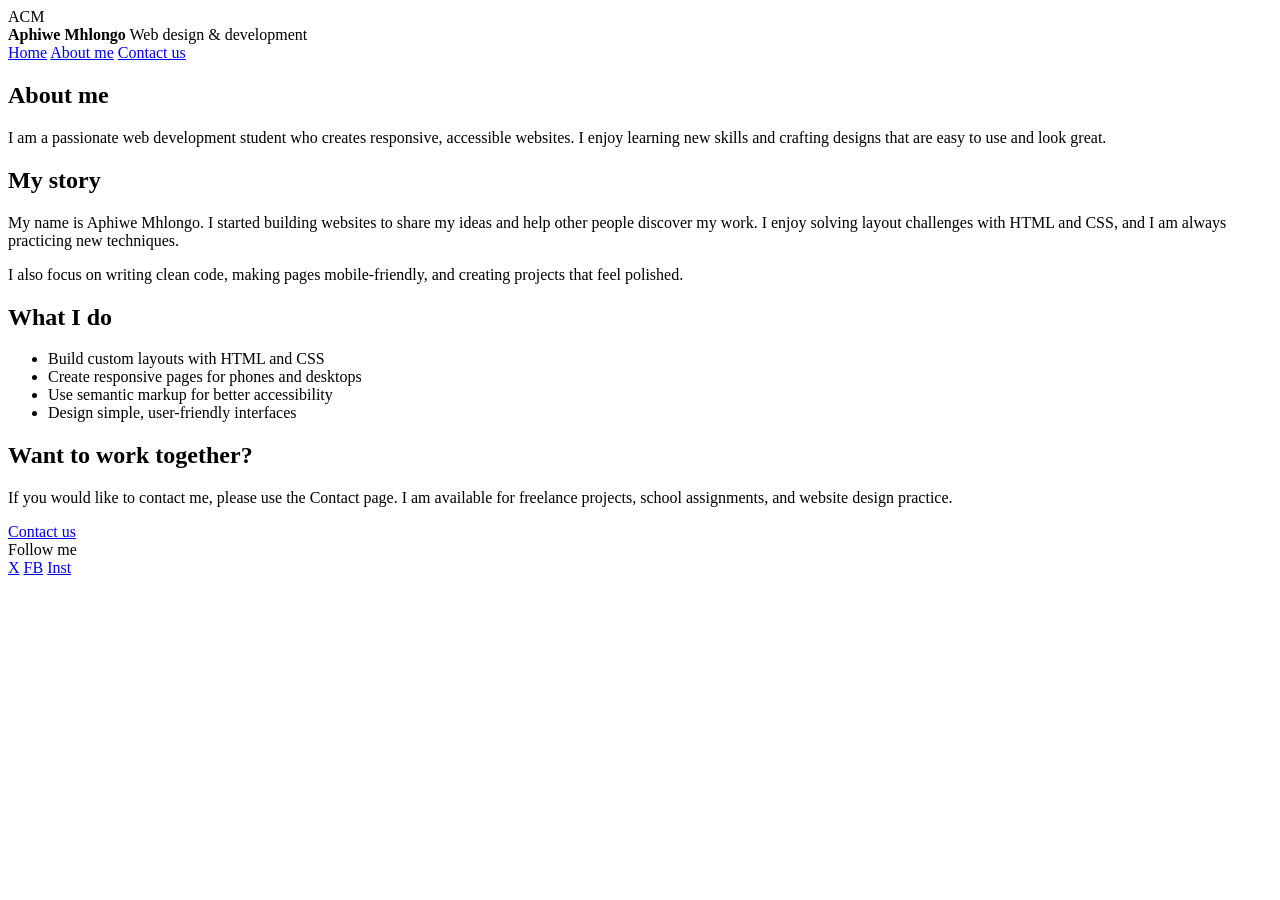
==== about.html @ 9ee66562 "Initial commit" ====
﻿<!DOCTYPE html>
<html lang="en">
<head>
    <meta charset="UTF-8">
    <meta name="viewport" content="width=device-width, initial-scale=1.0">
    <title>About | Portfolio</title>
</head>
<body>
    <header class="site-header">
        <div class="brand">
            <div class="logo">ACM</div>
            <div>
                <strong>Aphiwe Mhlongo</strong>
                <span class="brand-text">Web design & development</span>
            </div>
        </div>
        <nav>
            <a href="index.html">Home</a>
            <a href="about.html" class="active">About me</a>
            <a href="contact.html">Contact us</a>
        </nav>
    </header>

    <main class="page-about">
        <section class="about-hero">
            <h1>About me</h1>
            <p>I am a passionate web development student who creates responsive, accessible websites. I enjoy learning new skills and crafting designs that are easy to use and look great.</p>
        </section>

        <section class="about-details">
            <article>
                <h2>My story</h2>
                <p>My name is Aphiwe Mhlongo. I started building websites to share my ideas and help other people discover my work. I enjoy solving layout challenges with HTML and CSS, and I am always practicing new techniques.</p>
                <p>I also focus on writing clean code, making pages mobile-friendly, and creating projects that feel polished.</p>
            </article>
            <article>
                <h2>What I do</h2>
                <ul>
                    <li>Build custom layouts with HTML and CSS</li>
                    <li>Create responsive pages for phones and desktops</li>
                    <li>Use semantic markup for better accessibility</li>
                    <li>Design simple, user-friendly interfaces</li>
                </ul>
            </article>
        </section>

        <section class="about-contact-card">
            <h2>Want to work together?</h2>
            <p>If you would like to contact me, please use the Contact page. I am available for freelance projects, school assignments, and website design practice.</p>
            <a class="button" href="contact.html">Contact us</a>
        </section>
    </main>

    <footer class="site-footer">
        <span>Follow me</span>
        <div class="social-links">
            <a href="#" aria-label="https://x.com/cebomhlong?s=21">X</a>
            <a href="#" aria-label="https://www.facebook.com/share/1DBheZkQre/?mibextid=wwXIfr">FB</a>
            <a href="#" aria-label="https://www.instagram.com/cebo_mhlong?igsh=MXZ6YnZ0dDdiN2RrdA%3D%3D&utm_source=qr">Inst</a>
        </div>
    </footer>
</body>
</html>
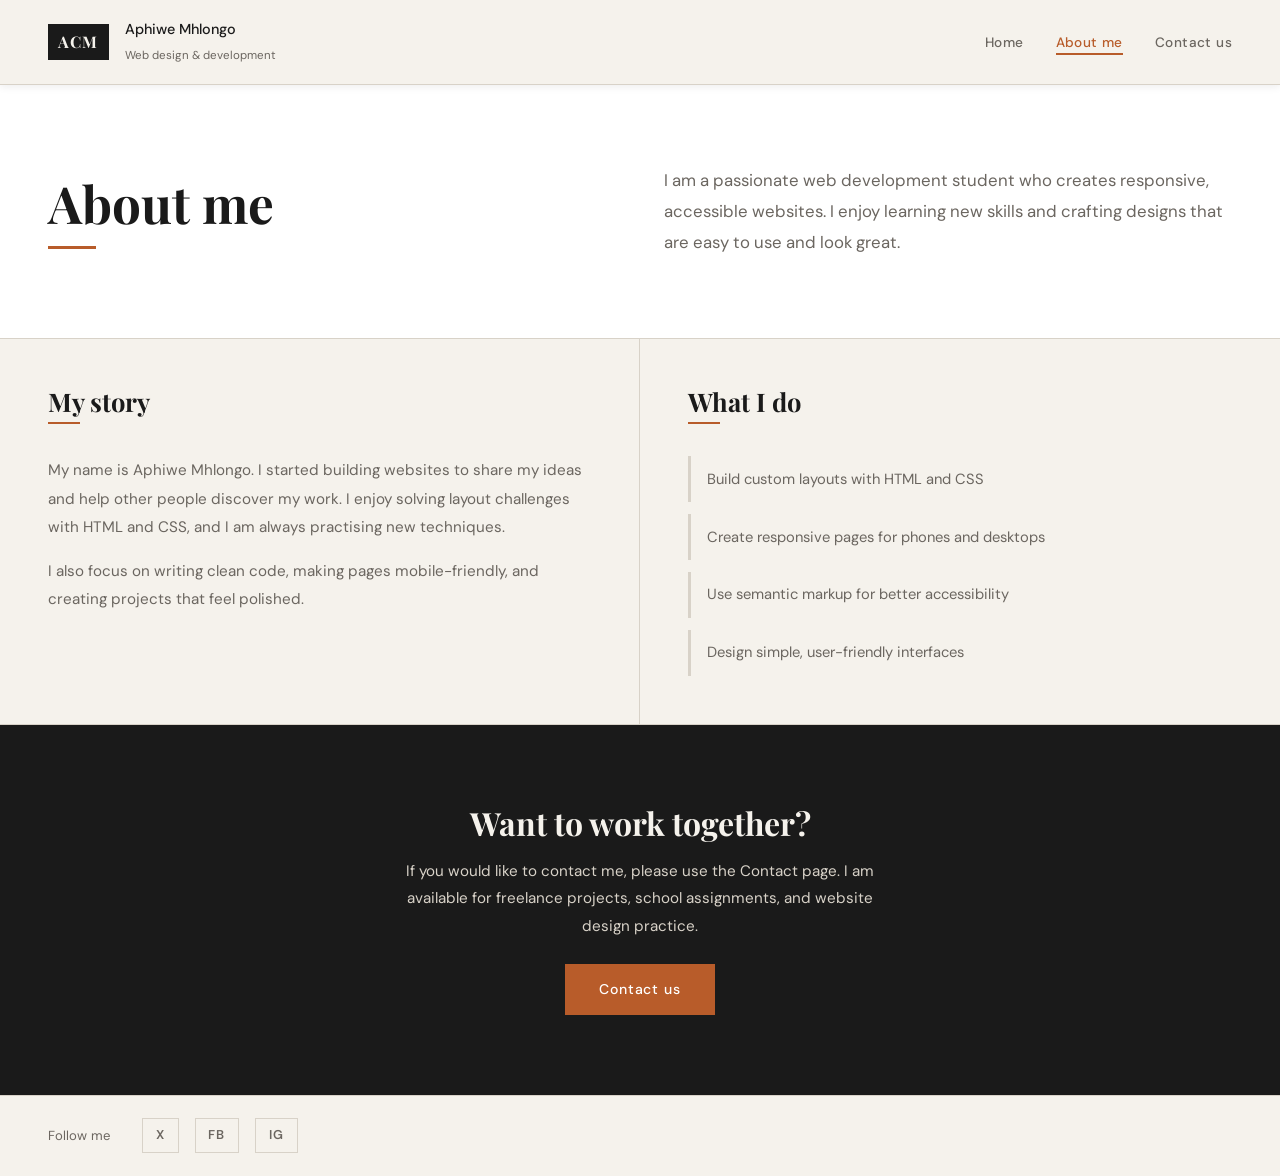
==== commit 4372ca9c: "CSS" ====
--- a/about.html
+++ b/about.html
@@ -3,61 +3,96 @@
 <head>
     <meta charset="UTF-8">
     <meta name="viewport" content="width=device-width, initial-scale=1.0">
-    <title>About | Portfolio</title>
+    <title>About me | Aphiwe Mhlongo</title>
+    <link href="https://fonts.googleapis.com/css2?family=Playfair+Display:wght@600;700&family=DM+Sans:wght@300;400;500&display=swap" rel="stylesheet">
+    <link rel="stylesheet" href="style.css">
 </head>
 <body>
-    <header class="site-header">
-        <div class="brand">
-            <div class="logo">ACM</div>
-            <div>
-                <strong>Aphiwe Mhlongo</strong>
-                <span class="brand-text">Web design & development</span>
-            </div>
+
+<header class="site-header">
+    <div class="brand">
+        <div class="logo">ACM</div>
+        <div>
+            <strong>Aphiwe Mhlongo</strong>
+            <span class="brand-text">Web design &amp; development</span>
         </div>
-        <nav>
-            <a href="index.html">Home</a>
-            <a href="about.html" class="active">About me</a>
-            <a href="contact.html">Contact us</a>
-        </nav>
-    </header>
+    </div>
 
-    <main class="page-about">
-        <section class="about-hero">
-            <h1>About me</h1>
-            <p>I am a passionate web development student who creates responsive, accessible websites. I enjoy learning new skills and crafting designs that are easy to use and look great.</p>
-        </section>
+    <button class="hamburger" id="hamburger" aria-label="Toggle navigation">
+        <span></span>
+        <span></span>
+        <span></span>
+    </button>
 
-        <section class="about-details">
-            <article>
-                <h2>My story</h2>
-                <p>My name is Aphiwe Mhlongo. I started building websites to share my ideas and help other people discover my work. I enjoy solving layout challenges with HTML and CSS, and I am always practicing new techniques.</p>
-                <p>I also focus on writing clean code, making pages mobile-friendly, and creating projects that feel polished.</p>
-            </article>
-            <article>
-                <h2>What I do</h2>
-                <ul>
-                    <li>Build custom layouts with HTML and CSS</li>
-                    <li>Create responsive pages for phones and desktops</li>
-                    <li>Use semantic markup for better accessibility</li>
-                    <li>Design simple, user-friendly interfaces</li>
-                </ul>
-            </article>
-        </section>
+    <nav>
+        <ul class="nav-links" id="nav-links">
+            <li><a href="index.html">Home</a></li>
+            <li><a href="about.html" class="active">About me</a></li>
+            <li><a href="contact.html">Contact us</a></li>
+        </ul>
+    </nav>
+</header>
 
-        <section class="about-contact-card">
-            <h2>Want to work together?</h2>
-            <p>If you would like to contact me, please use the Contact page. I am available for freelance projects, school assignments, and website design practice.</p>
-            <a class="button" href="contact.html">Contact us</a>
-        </section>
-    </main>
+<main class="page-about">
 
-    <footer class="site-footer">
-        <span>Follow me</span>
-        <div class="social-links">
-            <a href="#" aria-label="https://x.com/cebomhlong?s=21">X</a>
-            <a href="#" aria-label="https://www.facebook.com/share/1DBheZkQre/?mibextid=wwXIfr">FB</a>
-            <a href="#" aria-label="https://www.instagram.com/cebo_mhlong?igsh=MXZ6YnZ0dDdiN2RrdA%3D%3D&utm_source=qr">Inst</a>
-        </div>
-    </footer>
+    <!-- Hero banner -->
+    <section class="about-hero">
+        <h1>About me</h1>
+        <p>I am a passionate web development student who creates responsive, accessible websites. I enjoy learning new skills and crafting designs that are easy to use and look great.</p>
+    </section>
+
+    <!-- Story + What I do -->
+    <section class="about-details">
+        <article>
+            <h2>My story</h2>
+            <p>My name is Aphiwe Mhlongo. I started building websites to share my ideas and help other people discover my work. I enjoy solving layout challenges with HTML and CSS, and I am always practising new techniques.</p>
+            <p>I also focus on writing clean code, making pages mobile-friendly, and creating projects that feel polished.</p>
+        </article>
+        <article>
+            <h2>What I do</h2>
+            <ul>
+                <li>Build custom layouts with HTML and CSS</li>
+                <li>Create responsive pages for phones and desktops</li>
+                <li>Use semantic markup for better accessibility</li>
+                <li>Design simple, user-friendly interfaces</li>
+            </ul>
+        </article>
+    </section>
+
+    <!-- CTA -->
+    <section class="about-contact-card">
+        <h2>Want to work together?</h2>
+        <p>If you would like to contact me, please use the Contact page. I am available for freelance projects, school assignments, and website design practice.</p>
+        <a class="button" href="contact.html">Contact us</a>
+    </section>
+
+</main>
+
+<footer class="site-footer">
+    <span>Follow me</span>
+    <div class="social-links">
+        <a href="https://x.com/cebomhlong?s=21" target="_blank" aria-label="X / Twitter">X</a>
+        <a href="https://www.facebook.com/share/1DBheZkQre/?mibextid=wwXIfr" target="_blank" aria-label="Facebook">FB</a>
+        <a href="https://www.instagram.com/cebo_mhlong?igsh=MXZ6YnZ0dDdiN2RrdA%3D%3D&utm_source=qr" target="_blank" aria-label="Instagram">IG</a>
+    </div>
+</footer>
+
+<script>
+    const hamburger = document.getElementById('hamburger');
+    const navLinks  = document.getElementById('nav-links');
+
+    hamburger.addEventListener('click', () => {
+        hamburger.classList.toggle('open');
+        navLinks.classList.toggle('open');
+    });
+
+    navLinks.querySelectorAll('a').forEach(link => {
+        link.addEventListener('click', () => {
+            hamburger.classList.remove('open');
+            navLinks.classList.remove('open');
+        });
+    });
+</script>
+
 </body>
-</html>
+</html>
--- a/style.css
+++ b/style.css
@@ -0,0 +1,850 @@
+
+
+/* ── 1. RESET & BASE ── */
+*, *::before, *::after {
+    box-sizing: border-box;
+    margin: 0;
+    padding: 0;
+}
+
+:root {
+    /* Colour palette */
+    --ink:       #1a1a1a;
+    --paper:     #f5f2ec;
+    --accent:    #b85c2a;
+    --accent-lt: #d4753a;
+    --muted:     #6b6660;
+    --border:    #d8d2c8;
+    --white:     #ffffff;
+
+    /* Typography */
+    --font-serif: 'Playfair Display', Georgia, serif;
+    --font-sans:  'DM Sans', system-ui, sans-serif;
+
+    /* Spacing scale */
+    --space-xs: 0.5rem;
+    --space-sm: 1rem;
+    --space-md: 2rem;
+    --space-lg: 3rem;
+    --space-xl: 5rem;
+
+    /* Transitions */
+    --transition: 0.25s ease;
+
+    /* Shadows */
+    --shadow-sm: 0 2px 8px rgba(0,0,0,0.07);
+    --shadow-md: 0 6px 24px rgba(0,0,0,0.12);
+}
+
+html {
+    scroll-behavior: smooth; /* smooth scrolling */
+    font-size: 16px;
+}
+
+body {
+    font-family: var(--font-sans);
+    background: var(--paper);
+    color: var(--ink);
+    line-height: 1.6;
+    overflow-x: hidden;
+}
+
+img, video {
+    max-width: 100%;   /* responsive media */
+    height: auto;
+    display: block;
+}
+
+a { text-decoration: none; color: inherit; }
+ul { list-style: none; }
+
+/* ── 2. TYPOGRAPHY ── */
+h1, h2, h3 {
+    font-family: var(--font-serif);
+    line-height: 1.15;
+}
+
+h1 { font-size: clamp(2rem, 4vw, 3.4rem); }
+h2 { font-size: clamp(1.4rem, 2.5vw, 2rem); margin-bottom: var(--space-md); }
+h3 { font-size: 1rem; color: var(--accent); margin-bottom: var(--space-sm); }
+
+/* ── 3. HEADER / NAV ── */
+.site-header {
+    display: flex;
+    align-items: center;
+    justify-content: space-between;
+    padding: 1.1rem var(--space-lg);
+    background: var(--paper);
+    border-bottom: 1px solid var(--border);
+    position: sticky;
+    top: 0;
+    z-index: 1000;
+    box-shadow: var(--shadow-sm);
+}
+
+.brand {
+    display: flex;
+    align-items: center;
+    gap: var(--space-sm);
+}
+
+.logo {
+    font-family: var(--font-serif);
+    font-weight: 700;
+    font-size: 1rem;
+    background: var(--ink);
+    color: var(--paper);
+    padding: 0.35rem 0.65rem;
+    letter-spacing: 0.06em;
+}
+
+.brand strong {
+    display: block;
+    font-size: 0.9rem;
+    font-weight: 500;
+}
+
+.brand-text {
+    font-size: 0.72rem;
+    color: var(--muted);
+}
+
+/* Desktop nav links */
+.nav-links {
+    display: flex;
+    gap: 2rem;
+    align-items: center;
+}
+
+.nav-links a {
+    font-size: 0.85rem;
+    font-weight: 500;
+    color: var(--muted);
+    letter-spacing: 0.03em;
+    padding-bottom: 2px;
+    border-bottom: 2px solid transparent;
+    transition: color var(--transition), border-color var(--transition);
+}
+
+/* Hover + active state for nav */
+.nav-links a:hover,
+.nav-links a.active {
+    color: var(--accent);
+    border-bottom-color: var(--accent);
+}
+
+/* ── HAMBURGER (hidden on desktop) ── */
+.hamburger {
+    display: none;
+    flex-direction: column;
+    gap: 5px;
+    cursor: pointer;
+    background: none;
+    border: none;
+    padding: 4px;
+}
+
+.hamburger span {
+    display: block;
+    width: 24px;
+    height: 2px;
+    background: var(--ink);
+    border-radius: 2px;
+    transition: transform var(--transition), opacity var(--transition);
+}
+
+/* Animate hamburger → X when open */
+.hamburger.open span:nth-child(1) { transform: translateY(7px) rotate(45deg); }
+.hamburger.open span:nth-child(2) { opacity: 0; }
+.hamburger.open span:nth-child(3) { transform: translateY(-7px) rotate(-45deg); }
+
+/* ── 4. HERO SECTION ── */
+.hero {
+    display: grid;
+    grid-template-columns: 1fr 1fr;   /* Flexbox/Grid layout */
+    min-height: calc(100vh - 65px);
+}
+
+/* LEFT column */
+.hero-left {
+    display: flex;
+    flex-direction: column;
+    border-right: 1px solid var(--border);
+}
+
+.hero-left .photo {
+    width: 100%;
+    overflow: hidden;
+    border-bottom: 3px solid var(--accent);
+    flex: 1;
+}
+
+.hero-left .photo img {
+    width: 100%;
+    height: 100%;
+    object-fit: cover;
+    object-position: center top;
+    transition: transform 0.6s ease;
+}
+
+.hero-left .photo:hover img { transform: scale(1.04); }
+
+.hero-left .video-wrap {
+    width: 100%;
+    background: #0d0d0d;
+    flex-shrink: 0;
+}
+
+.hero-left .video-wrap video {
+    width: 100%;
+    height: auto;
+}
+
+/* RIGHT column */
+.hero-copy {
+    display: flex;
+    flex-direction: column;
+    justify-content: center;
+    padding: 4rem var(--space-lg);
+    gap: var(--space-sm);
+}
+
+.hero-copy h1 { color: var(--ink); }
+
+.hero-subtitle {
+    font-size: 1.05rem;
+    color: var(--accent);
+    font-weight: 500;
+}
+
+.hero-copy p:last-of-type {
+    font-size: 0.95rem;
+    color: var(--muted);
+    line-height: 1.8;
+    max-width: 40ch;
+}
+
+/* CTA button */
+.btn {
+    display: inline-block;
+    margin-top: var(--space-sm);
+    padding: 0.7rem 1.6rem;
+    background: var(--accent);
+    color: var(--white);
+    font-size: 0.85rem;
+    font-weight: 500;
+    letter-spacing: 0.05em;
+    border: 2px solid var(--accent);
+    transition: background var(--transition), color var(--transition), transform var(--transition);
+    align-self: flex-start;
+}
+
+/* Hover effect for button */
+.btn:hover {
+    background: transparent;
+    color: var(--accent);
+    transform: translateY(-2px);
+}
+
+/* ── 5. SKILLS ── */
+.skills {
+    padding: var(--space-lg) var(--space-lg);
+    border-top: 1px solid var(--border);
+}
+
+.skill-list {
+    display: flex;
+    flex-wrap: wrap;
+    gap: 0.75rem;
+}
+
+.skill-item {
+    padding: 0.5rem 1.2rem;
+    border: 1px solid var(--border);
+    font-size: 0.82rem;
+    font-weight: 500;
+    letter-spacing: 0.04em;
+    background: var(--white);
+    cursor: default;
+    transition: background var(--transition), color var(--transition),
+                border-color var(--transition), transform var(--transition);
+}
+
+/* Hover effect for skill tags */
+.skill-item:hover {
+    background: var(--accent);
+    color: var(--white);
+    border-color: var(--accent);
+    transform: translateY(-3px);
+}
+
+/* ── 6. DETAILS GRID ── */
+.details-grid {
+    display: grid;
+    grid-template-columns: repeat(3, 1fr);
+    border-top: 1px solid var(--border);
+}
+
+.details-card {
+    padding: var(--space-md) var(--space-lg);
+    border-right: 1px solid var(--border);
+}
+
+.details-card:last-child { border-right: none; }
+
+.details-card p,
+.details-card li {
+    font-size: 0.88rem;
+    color: var(--muted);
+    line-height: 1.9;
+}
+
+.details-card a {
+    color: var(--muted);
+    transition: color var(--transition), padding-left var(--transition);
+}
+
+/* Hover effect on info links */
+.details-card a:hover {
+    color: var(--accent);
+    padding-left: 4px;
+}
+
+.map-frame {
+    width: 100%;
+    height: 180px;
+    overflow: hidden;
+    border: 1px solid var(--border);
+}
+
+.map-frame iframe {
+    width: 100%;
+    height: 100%;
+    border: none;
+}
+
+/* ── 7. FOOTER ── */
+.site-footer {
+    display: flex;
+    align-items: center;
+    gap: var(--space-md);
+    padding: 1.4rem var(--space-lg);
+    border-top: 1px solid var(--border);
+    font-size: 0.82rem;
+    color: var(--muted);
+}
+
+.social-links { display: flex; gap: 1rem; }
+
+.social-links a {
+    font-weight: 600;
+    font-size: 0.8rem;
+    letter-spacing: 0.08em;
+    color: var(--muted);
+    padding: 0.4rem 0.8rem;
+    border: 1px solid var(--border);
+    transition: background var(--transition), color var(--transition),
+                border-color var(--transition), transform var(--transition);
+}
+
+/* Hover effect for social links */
+.social-links a:hover {
+    background: var(--accent);
+    color: var(--white);
+    border-color: var(--accent);
+    transform: translateY(-2px);
+}
+
+/* ============================================================
+   8. MEDIA QUERIES — Responsive Design
+   ============================================================ */
+
+/* ── TABLET (max 1024px) ── */
+@media (max-width: 1024px) {
+    .hero { grid-template-columns: 1fr; min-height: auto; }
+    .hero-left { border-right: none; border-bottom: 1px solid var(--border); }
+    .hero-left .photo { max-height: 55vw; }
+    .hero-copy { padding: var(--space-md) var(--space-lg); justify-content: flex-start; }
+
+    .details-grid { grid-template-columns: 1fr 1fr; }
+    .details-card:nth-child(2) { border-right: none; }
+    .details-card:nth-child(3) { grid-column: 1 / -1; border-right: none; border-top: 1px solid var(--border); }
+}
+
+/* ── MOBILE (max 768px) ── */
+@media (max-width: 768px) {
+    .site-header { padding: 1rem 1.2rem; }
+
+    /* Show hamburger, hide desktop nav */
+    .hamburger { display: flex; }
+
+    .nav-links {
+        display: none;
+        flex-direction: column;
+        gap: 0;
+        position: absolute;
+        top: 65px;
+        left: 0;
+        right: 0;
+        background: var(--paper);
+        border-bottom: 1px solid var(--border);
+        box-shadow: var(--shadow-md);
+        z-index: 999;
+    }
+
+    /* Slide-in nav when open */
+    .nav-links.open { display: flex; }
+
+    .nav-links a {
+        padding: 1rem 1.5rem;
+        border-bottom: 1px solid var(--border);
+        font-size: 1rem;
+        border-left: none;
+    }
+
+    .nav-links a:hover { padding-left: 2rem; border-bottom-color: var(--border); }
+
+    /* Hero stacks vertically on mobile */
+    .hero { grid-template-columns: 1fr; }
+    .hero-left .photo { max-height: 70vw; }
+    .hero-copy { padding: var(--space-md) 1.2rem; }
+    .hero-copy p:last-of-type { max-width: 100%; }
+
+    /* Skills wrap nicely */
+    .skills { padding: var(--space-md) 1.2rem; }
+    .skill-list { gap: 0.5rem; }
+
+    /* Details stack to single column */
+    .details-grid { grid-template-columns: 1fr; }
+    .details-card {
+        border-right: none;
+        border-bottom: 1px solid var(--border);
+        padding: var(--space-md) 1.2rem;
+    }
+
+    .site-footer { padding: 1.2rem; flex-wrap: wrap; }
+}
+
+/* ── SMALL MOBILE (max 480px) ── */
+@media (max-width: 480px) {
+    h1 { font-size: 1.8rem; }
+    .hero-left .photo { max-height: 80vw; }
+    .btn { width: 100%; text-align: center; }
+}
+
+/* ============================================================
+   9. ABOUT PAGE
+   ============================================================ */
+
+/* ── About hero banner ── */
+.about-hero {
+    padding: var(--space-xl) var(--space-lg);
+    border-bottom: 1px solid var(--border);
+    display: grid;
+    grid-template-columns: 1fr 1fr;
+    gap: var(--space-lg);
+    align-items: center;
+    background: var(--white);
+}
+
+.about-hero h1 {
+    position: relative;
+    padding-bottom: var(--space-sm);
+}
+
+/* Decorative underline on heading */
+.about-hero h1::after {
+    content: '';
+    position: absolute;
+    bottom: 0;
+    left: 0;
+    width: 3rem;
+    height: 3px;
+    background: var(--accent);
+}
+
+.about-hero p {
+    font-size: 1.05rem;
+    color: var(--muted);
+    line-height: 1.85;
+    max-width: 48ch;
+}
+
+/* ── About details: two articles side by side ── */
+.about-details {
+    display: grid;
+    grid-template-columns: 1fr 1fr;
+    border-bottom: 1px solid var(--border);
+}
+
+.about-details article {
+    padding: var(--space-lg);
+    border-right: 1px solid var(--border);
+    transition: background var(--transition);
+}
+
+.about-details article:last-child { border-right: none; }
+
+.about-details article:hover { background: var(--paper); }
+
+.about-details h2 {
+    font-size: clamp(1.2rem, 2vw, 1.6rem);
+    margin-bottom: var(--space-md);
+    position: relative;
+    padding-bottom: var(--space-xs);
+}
+
+/* Accent line under each article heading */
+.about-details h2::after {
+    content: '';
+    position: absolute;
+    bottom: 0;
+    left: 0;
+    width: 2rem;
+    height: 2px;
+    background: var(--accent);
+    transition: width var(--transition);
+}
+
+.about-details article:hover h2::after { width: 4rem; }
+
+.about-details p {
+    font-size: 0.95rem;
+    color: var(--muted);
+    line-height: 1.85;
+    margin-bottom: var(--space-sm);
+}
+
+/* Styled list for "What I do" */
+.about-details ul {
+    display: flex;
+    flex-direction: column;
+    gap: 0.75rem;
+}
+
+.about-details ul li {
+    font-size: 0.92rem;
+    color: var(--muted);
+    padding: 0.7rem 1rem;
+    border-left: 3px solid var(--border);
+    background: var(--paper);
+    transition: border-color var(--transition), color var(--transition),
+                transform var(--transition), background var(--transition);
+}
+
+/* Hover effect on list items */
+.about-details ul li:hover {
+    border-left-color: var(--accent);
+    color: var(--ink);
+    background: var(--white);
+    transform: translateX(4px);
+}
+
+/* ── CTA / contact card ── */
+.about-contact-card {
+    padding: var(--space-xl) var(--space-lg);
+    text-align: center;
+    background: var(--ink);
+    color: var(--paper);
+    display: flex;
+    flex-direction: column;
+    align-items: center;
+    gap: var(--space-sm);
+}
+
+.about-contact-card h2 {
+    color: var(--paper);
+    margin-bottom: 0;
+}
+
+.about-contact-card p {
+    font-size: 0.95rem;
+    color: var(--border);
+    max-width: 50ch;
+    line-height: 1.8;
+}
+
+/* Contact button — inverted style on dark background */
+.about-contact-card .button {
+    display: inline-block;
+    margin-top: var(--space-xs);
+    padding: 0.75rem 2rem;
+    background: var(--accent);
+    color: var(--white);
+    font-size: 0.88rem;
+    font-weight: 500;
+    letter-spacing: 0.06em;
+    border: 2px solid var(--accent);
+    transition: background var(--transition), color var(--transition), transform var(--transition);
+}
+
+.about-contact-card .button:hover {
+    background: transparent;
+    color: var(--accent);
+    transform: translateY(-2px);
+}
+
+/* ── ABOUT RESPONSIVE ── */
+@media (max-width: 1024px) {
+    .about-hero {
+        grid-template-columns: 1fr;
+        padding: var(--space-lg);
+        gap: var(--space-md);
+    }
+}
+
+@media (max-width: 768px) {
+    .about-hero {
+        padding: var(--space-md) 1.2rem;
+    }
+
+    .about-details {
+        grid-template-columns: 1fr;
+    }
+
+    .about-details article {
+        border-right: none;
+        border-bottom: 1px solid var(--border);
+        padding: var(--space-md) 1.2rem;
+    }
+
+    .about-contact-card {
+        padding: var(--space-lg) 1.2rem;
+    }
+}
+
+@media (max-width: 480px) {
+    .about-contact-card .button {
+        width: 100%;
+        text-align: center;
+    }
+}
+
+/* ============================================================
+   10. CONTACT PAGE
+   ============================================================ */
+
+/* ── Contact intro card ── */
+.contact-intro {
+    padding: var(--space-xl) var(--space-lg);
+    background: var(--ink);
+    color: var(--paper);
+    display: grid;
+    grid-template-columns: 1fr 1fr;
+    gap: var(--space-lg);
+    align-items: center;
+    border-bottom: 3px solid var(--accent);
+}
+
+.contact-intro h2 {
+    font-size: clamp(2rem, 4vw, 3rem);
+    color: var(--paper);
+    margin-bottom: 0;
+    position: relative;
+    padding-bottom: var(--space-sm);
+}
+
+.contact-intro h2::after {
+    content: '';
+    position: absolute;
+    bottom: 0;
+    left: 0;
+    width: 3rem;
+    height: 3px;
+    background: var(--accent);
+}
+
+.contact-intro p {
+    font-size: 0.95rem;
+    color: var(--border);
+    line-height: 1.85;
+    margin-bottom: var(--space-sm);
+}
+
+.contact-detail {
+    display: flex;
+    align-items: center;
+    gap: 0.6rem;
+    font-size: 0.88rem;
+    color: var(--border);
+    margin-top: 0.5rem;
+    transition: color var(--transition);
+}
+
+.contact-detail:hover { color: var(--accent); }
+
+.contact-detail::before {
+    content: '→';
+    color: var(--accent);
+    font-size: 0.85rem;
+}
+
+/* ── Contact grid: form + find me ── */
+.contact-grid {
+    display: grid;
+    grid-template-columns: 1fr 1fr;
+    min-height: 60vh;
+}
+
+/* ── FORM ── */
+.contact-form {
+    padding: var(--space-lg);
+    border-right: 1px solid var(--border);
+}
+
+.contact-form h2 {
+    font-size: clamp(1.3rem, 2vw, 1.8rem);
+    margin-bottom: var(--space-md);
+    position: relative;
+    padding-bottom: var(--space-xs);
+}
+
+.contact-form h2::after {
+    content: '';
+    position: absolute;
+    bottom: 0;
+    left: 0;
+    width: 2rem;
+    height: 2px;
+    background: var(--accent);
+    transition: width var(--transition);
+}
+
+.contact-form:hover h2::after { width: 4rem; }
+
+.form-group {
+    display: flex;
+    flex-direction: column;
+    gap: 0.4rem;
+    margin-bottom: var(--space-sm);
+}
+
+.form-group label {
+    font-size: 0.8rem;
+    font-weight: 500;
+    letter-spacing: 0.05em;
+    color: var(--muted);
+    text-transform: uppercase;
+}
+
+.form-group input,
+.form-group textarea {
+    font-family: var(--font-sans);
+    font-size: 0.92rem;
+    color: var(--ink);
+    background: var(--white);
+    border: 1px solid var(--border);
+    padding: 0.75rem 1rem;
+    outline: none;
+    width: 100%;
+    transition: border-color var(--transition), box-shadow var(--transition);
+}
+
+/* Focus highlight on inputs */
+.form-group input:focus,
+.form-group textarea:focus {
+    border-color: var(--accent);
+    box-shadow: 0 0 0 3px rgba(184, 92, 42, 0.12);
+}
+
+.form-group textarea {
+    resize: vertical;
+    min-height: 140px;
+}
+
+.form-actions { margin-top: var(--space-md); }
+
+.form-actions button {
+    font-family: var(--font-sans);
+    font-size: 0.88rem;
+    font-weight: 500;
+    letter-spacing: 0.06em;
+    padding: 0.8rem 2rem;
+    background: var(--accent);
+    color: var(--white);
+    border: 2px solid var(--accent);
+    cursor: pointer;
+    transition: background var(--transition), color var(--transition), transform var(--transition);
+}
+
+/* Hover effect for submit button */
+.form-actions button:hover {
+    background: transparent;
+    color: var(--accent);
+    transform: translateY(-2px);
+}
+
+/* ── Find me card ── */
+.find-me-card {
+    padding: var(--space-lg);
+    display: flex;
+    flex-direction: column;
+    justify-content: center;
+    gap: var(--space-sm);
+    background: var(--paper);
+}
+
+.find-me-card h2 {
+    font-size: clamp(1.3rem, 2vw, 1.8rem);
+    margin-bottom: 0;
+    position: relative;
+    padding-bottom: var(--space-xs);
+}
+
+.find-me-card h2::after {
+    content: '';
+    position: absolute;
+    bottom: 0;
+    left: 0;
+    width: 2rem;
+    height: 2px;
+    background: var(--accent);
+}
+
+.find-me-card p {
+    font-size: 0.92rem;
+    color: var(--muted);
+    line-height: 1.8;
+}
+
+.find-me-card .location-badge {
+    display: inline-flex;
+    align-items: center;
+    gap: 0.5rem;
+    font-size: 0.85rem;
+    font-weight: 500;
+    color: var(--accent);
+    border: 1px solid var(--border);
+    padding: 0.5rem 1rem;
+    background: var(--white);
+    width: fit-content;
+    margin-top: var(--space-xs);
+}
+
+.find-me-card .location-badge::before { content: '📍'; font-size: 0.9rem; }
+
+/* ── CONTACT RESPONSIVE ── */
+@media (max-width: 1024px) {
+    .contact-intro {
+        grid-template-columns: 1fr;
+        padding: var(--space-lg);
+        gap: var(--space-md);
+    }
+
+    .contact-grid {
+        grid-template-columns: 1fr;
+        min-height: auto;
+    }
+
+    .contact-form { border-right: none; border-bottom: 1px solid var(--border); }
+}
+
+@media (max-width: 768px) {
+    .contact-intro { padding: var(--space-md) 1.2rem; }
+    .contact-form  { padding: var(--space-md) 1.2rem; }
+    .find-me-card  { padding: var(--space-md) 1.2rem; }
+}
+
+@media (max-width: 480px) {
+    .form-actions button { width: 100%; }
+}
